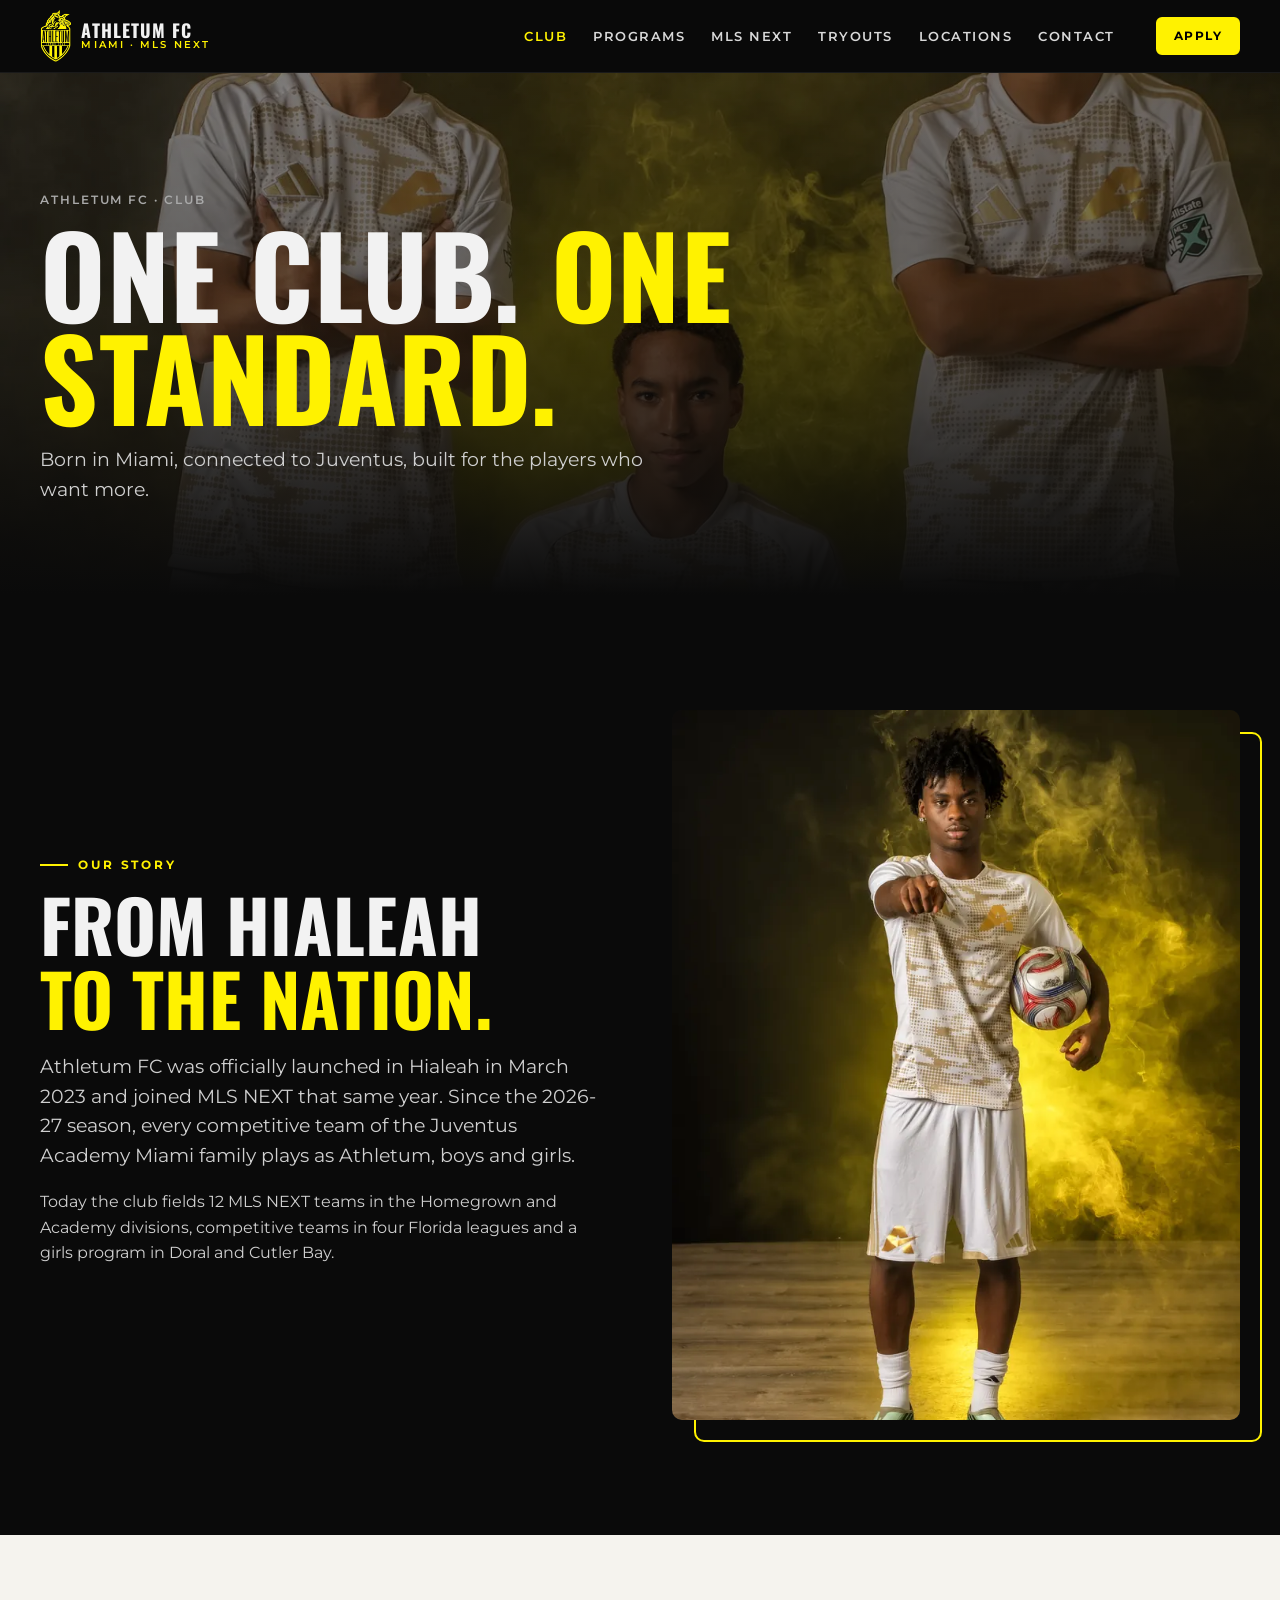
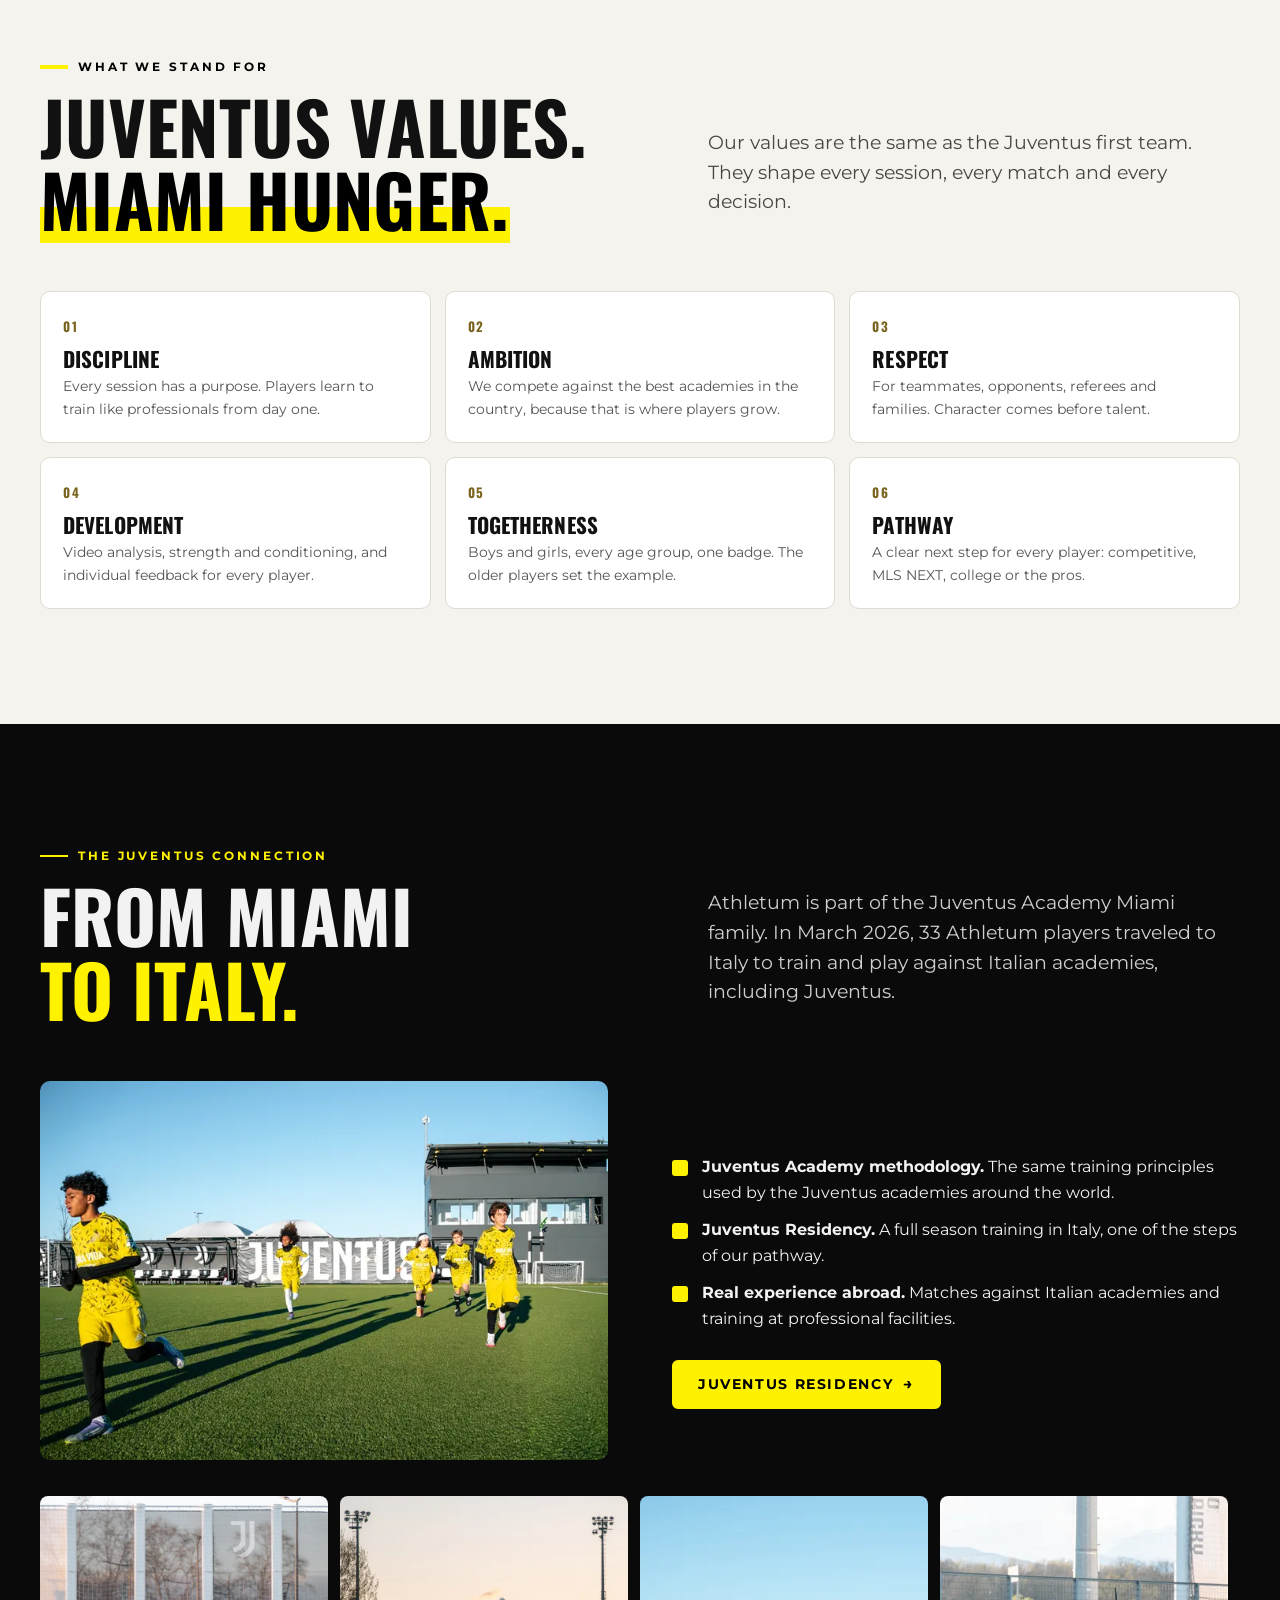
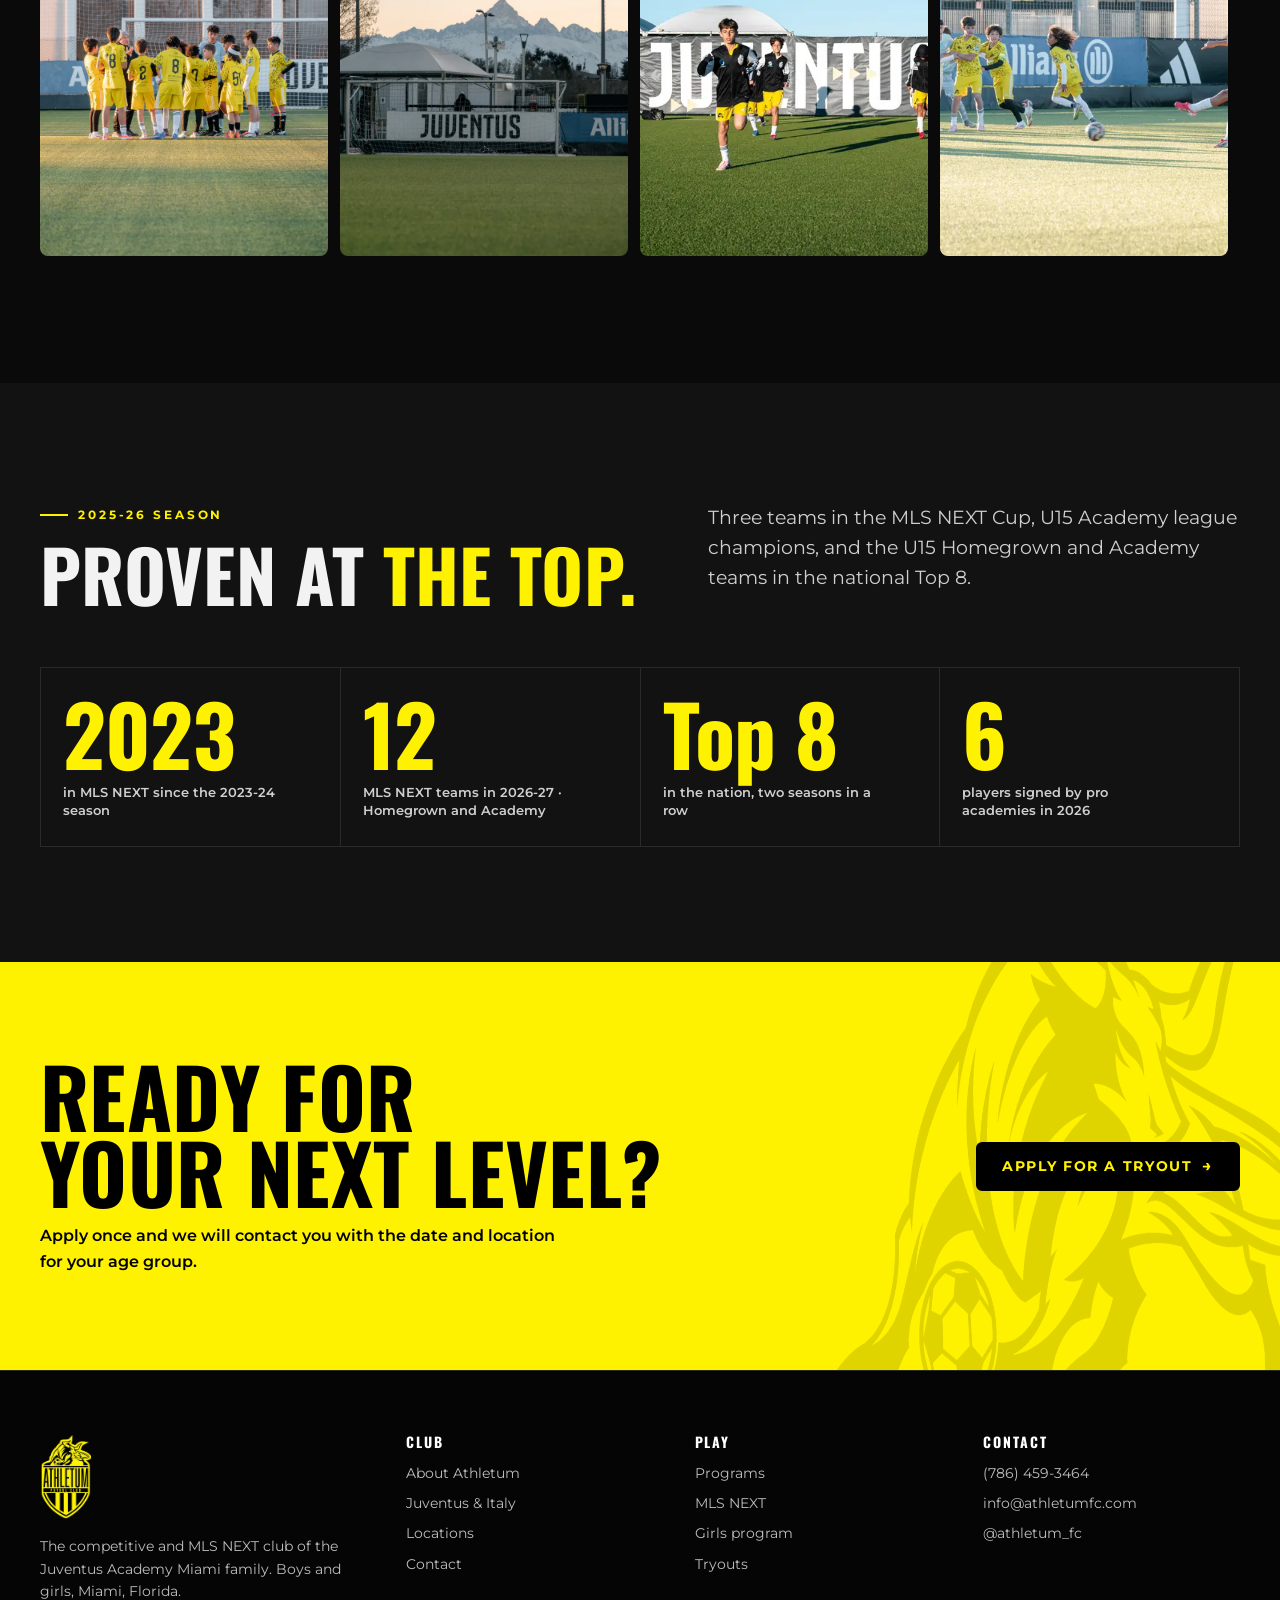
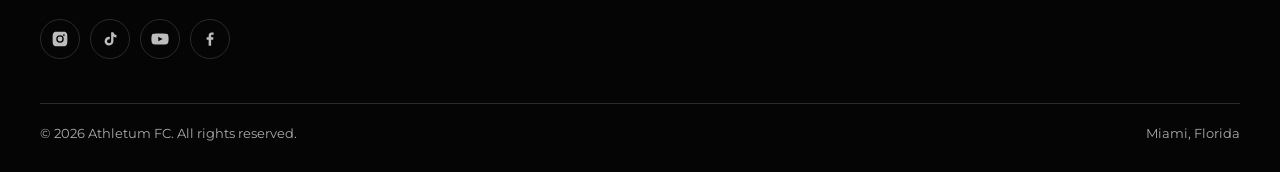
==== club/index.html @ 190cda13 "Propuesta: sitio completo de Athletum (Home, Club, Programs, MLS NEXT, Tryouts, Locations, Contact) " ====
<!doctype html>
<html lang="en">
<head>
<meta charset="utf-8">
<meta name="viewport" content="width=device-width, initial-scale=1">
<meta name="robots" content="noindex, nofollow">
<title>Club · Athletum FC</title>
<meta name="description" content="The story, values and Juventus connection of Athletum FC, Miami.">
<meta name="theme-color" content="#0a0a0a">
<link rel="icon" href="../assets/img/escudo.webp">
<link rel="preconnect" href="https://fonts.googleapis.com"><link rel="preconnect" href="https://fonts.gstatic.com" crossorigin>
<link href="https://fonts.googleapis.com/css2?family=Montserrat:wght@400;500;600;700&family=Oswald:wght@500;700&family=Six+Caps&display=swap" rel="stylesheet">
<link rel="stylesheet" href="../assets/site.css?v=1311">
<script>document.documentElement.classList.add('js')</script>
</head>
<body>
<a class="sr" href="#main">Skip to content</a>
<header class="hdr"><div class="w">
  <a class="logo" href="../" aria-label="Athletum FC home"><img src="../assets/img/escudo.webp" alt="" width="145" height="240"><span>Athletum FC<small>Miami · MLS NEXT</small></span></a>
  <nav class="nav" aria-label="Main"><a href="../club/" aria-current=page>Club</a><a href="../programs/">Programs</a><a href="../mls-next/">MLS NEXT</a><a href="../tryouts/">Tryouts</a><a href="../locations/">Locations</a><a href="../contact/">Contact</a></nav>
  <a class="btn sm" href="../tryouts/#apply">Apply</a>
  <button class="burger" type="button" aria-label="Open menu" aria-expanded="false" aria-controls="menu"><span></span></button>
</div></header>
<nav class="menu" id="menu" aria-label="Mobile"><a href="../">Home</a><a href="../club/" aria-current=page>Club</a><a href="../programs/">Programs</a><a href="../mls-next/">MLS NEXT</a><a href="../tryouts/">Tryouts</a><a href="../locations/">Locations</a><a href="../contact/">Contact</a><a class="btn" href="../tryouts/#apply">Apply for a tryout</a></nav>
<main id="main">

<section class="phero"><img src="../assets/img/md_2247-720.webp" srcset="../assets/img/md_2247-720.webp 720w, ../assets/img/md_2247-1400.webp 1400w" sizes="100vw" width="3606" height="5447" alt="Three Athletum players in the 2026-27 kit" style="object-position:50% 22%" fetchpriority="high">
  <div class="w"><p class="crumbs">Athletum FC · Club</p><h1>One club. <em>One standard.</em></h1><p class="lead">Born in Miami, connected to Juventus, built for the players who want more.</p></div></section>

<section class="sec"><div class="w">
  <div class="split2">
    <div class="rv"><p class="eyebrow">Our story</p><h2 class="h2">From Hialeah <em>to the nation.</em></h2>
      <p class="lead">Athletum FC was officially launched in Hialeah in March 2023 and joined MLS NEXT that same year. Since the 2026-27 season, every competitive team of the Juventus Academy Miami family plays as Athletum, boys and girls.</p>
      <p style="color:#cfcfcf">Today the club fields 12 MLS NEXT teams in the Homegrown and Academy divisions, competitive teams in four Florida leagues and a girls program in Doral and Cutler Bay.</p></div>
    <div class="offset rv"><div class="frame"><img src="../assets/img/md_1784-720.webp" srcset="../assets/img/md_1784-720.webp 720w, ../assets/img/md_1784-1400.webp 1400w" sizes="(min-width:900px) 560px, 100vw" width="3744" height="5616" alt="Athletum player pointing at the camera with a ball under his arm" style="object-position:50% 18%" loading="lazy" decoding="async"></div></div>
  </div>
</div></section>

<section class="sec paper"><div class="w">
  <div class="head split rv"><div><p class="eyebrow">What we stand for</p><h2 class="h2">Juventus values. <em>Miami hunger.</em></h2></div>
  <p class="lead">Our values are the same as the Juventus first team. They shape every session, every match and every decision.</p></div>
  <div class="grid3">
    <div class="box rv"><span class="n">01</span><h3>Discipline</h3><p>Every session has a purpose. Players learn to train like professionals from day one.</p></div>
    <div class="box rv"><span class="n">02</span><h3>Ambition</h3><p>We compete against the best academies in the country, because that is where players grow.</p></div>
    <div class="box rv"><span class="n">03</span><h3>Respect</h3><p>For teammates, opponents, referees and families. Character comes before talent.</p></div>
    <div class="box rv"><span class="n">04</span><h3>Development</h3><p>Video analysis, strength and conditioning, and individual feedback for every player.</p></div>
    <div class="box rv"><span class="n">05</span><h3>Togetherness</h3><p>Boys and girls, every age group, one badge. The older players set the example.</p></div>
    <div class="box rv"><span class="n">06</span><h3>Pathway</h3><p>A clear next step for every player: competitive, MLS NEXT, college or the pros.</p></div>
  </div>
</div></section>

<section class="sec" id="italy"><div class="w">
  <div class="head split rv"><div><p class="eyebrow">The Juventus connection</p><h2 class="h2">From Miami <em>to Italy.</em></h2></div>
  <p class="lead">Athletum is part of the Juventus Academy Miami family. In March 2026, 33 Athletum players traveled to Italy to train and play against Italian academies, including Juventus.</p></div>
  <div class="split2">
    <div class="frame land rv"><img src="../assets/img/it_kid-720.webp" srcset="../assets/img/it_kid-720.webp 720w, ../assets/img/it_kid-1400.webp 1400w" sizes="(min-width:900px) 600px, 100vw" width="2000" height="1333" alt="Athletum player running on the pitch in Italy in the yellow away kit" style="object-position:40% 50%" loading="lazy" decoding="async"></div>
    <div class="rv"><ul class="ticks">
      <li><b>Juventus Academy methodology.</b> The same training principles used by the Juventus academies around the world.</li>
      <li><b>Juventus Residency.</b> A full season training in Italy, one of the steps of our pathway.</li>
      <li><b>Real experience abroad.</b> Matches against Italian academies and training at professional facilities.</li>
    </ul><a class="btn" href="../programs/#residency">Juventus Residency <span class="arr">→</span></a></div>
  </div>
  <div class="scroller rv" tabindex="0" aria-label="Photos from Italy, scroll sideways" style="margin-top:36px">
    <figure><img src="../assets/img/it_huddle-720.webp" srcset="../assets/img/it_huddle-720.webp 720w, ../assets/img/it_huddle-1400.webp 1400w" sizes="(min-width:900px) 300px, 72vw" width="1333" height="2000" alt="Athletum team huddle in front of the goal in Italy" style="object-position:50% 50%" loading="lazy" decoding="async"></figure>
    <figure><img src="../assets/img/it_monviso-720.webp" srcset="../assets/img/it_monviso-720.webp 720w, ../assets/img/it_monviso-1400.webp 1400w" sizes="(min-width:900px) 300px, 72vw" width="1333" height="2000" alt="Mountains behind the pitch in Italy at sunset" style="object-position:50% 50%" loading="lazy" decoding="async"></figure>
    <figure><img src="../assets/img/it_run-720.webp" srcset="../assets/img/it_run-720.webp 720w, ../assets/img/it_run-1400.webp 1400w" sizes="(min-width:900px) 300px, 72vw" width="2000" height="1333" alt="Athletum players warming up in Italy" style="object-position:30% 50%" loading="lazy" decoding="async"></figure>
    <figure><img src="../assets/img/it_shot-720.webp" srcset="../assets/img/it_shot-720.webp 720w, ../assets/img/it_shot-1400.webp 1400w" sizes="(min-width:900px) 300px, 72vw" width="2000" height="1333" alt="Athletum player shooting during a match in Italy" style="object-position:62% 50%" loading="lazy" decoding="async"></figure>
  </div>
</div></section>

<section class="sec coal"><div class="w">
  <div class="head split rv"><div><p class="eyebrow">2025-26 season</p><h2 class="h2">Proven at <em>the top.</em></h2></div>
  <p class="lead">Three teams in the MLS NEXT Cup, U15 Academy league champions, and the U15 Homegrown and Academy teams in the national Top 8.</p></div>
  <div class="stats rv">
  <div class="stat"><b>2023</b><span>in MLS NEXT since the 2023-24 season</span></div>
  <div class="stat"><b>12</b><span>MLS NEXT teams in 2026-27 · Homegrown and Academy</span></div>
  <div class="stat"><b>Top 8</b><span>in the nation, two seasons in a row</span></div>
  <div class="stat"><b>6</b><span>players signed by pro academies in 2026</span></div>
</div>
</div></section>
<section class="cta"><img class="toro" src="../assets/img/toro.webp" alt="" width="1000" height="573" loading="lazy"><div class="w">
  <div><h2>Ready for<br>your next level?</h2><p>Apply once and we will contact you with the date and location for your age group.</p></div>
  <div class="ctas"><a class="btn dark" href="../tryouts/#apply">Apply for a tryout <span class="arr">→</span></a></div>
</div></section>
</main>
<footer class="ftr"><div class="w">
  <div class="g">
    <div><img src="../assets/img/escudo.webp" alt="Athletum FC crest" width="145" height="240" loading="lazy">
      <p>The competitive and MLS NEXT club of the Juventus Academy Miami family. Boys and girls, Miami, Florida.</p>
      <div class="soc"><a href="https://www.instagram.com/athletum_fc/" target="_blank" rel="noopener" aria-label="Instagram"><svg viewBox="0 0 24 24" aria-hidden="true"><path d="M12 2.2c3.2 0 3.6 0 4.8.1 1.2.1 1.8.2 2.2.4.6.2 1 .5 1.4.9.4.4.7.8.9 1.4.2.4.4 1.1.4 2.2.1 1.3.1 1.6.1 4.8s0 3.6-.1 4.8c-.1 1.2-.2 1.8-.4 2.2-.2.6-.5 1-.9 1.4-.4.4-.8.7-1.4.9-.4.2-1.1.4-2.2.4-1.3.1-1.6.1-4.8.1s-3.6 0-4.8-.1c-1.2-.1-1.8-.2-2.2-.4-.6-.2-1-.5-1.4-.9-.4-.4-.7-.8-.9-1.4-.2-.4-.4-1.1-.4-2.2C2.2 15.6 2.2 15.2 2.2 12s0-3.6.1-4.8c.1-1.2.2-1.8.4-2.2.2-.6.5-1 .9-1.4.4-.4.8-.7 1.4-.9.4-.2 1.1-.4 2.2-.4C8.4 2.2 8.8 2.2 12 2.2zm0 4.8a5 5 0 1 0 0 10 5 5 0 0 0 0-10zm0 8.2a3.2 3.2 0 1 1 0-6.4 3.2 3.2 0 0 1 0 6.4zm5.2-9.6a1.2 1.2 0 1 0 0 2.4 1.2 1.2 0 0 0 0-2.4z"/></svg></a><a href="https://www.tiktok.com/@athletumfc" target="_blank" rel="noopener" aria-label="TikTok"><svg viewBox="0 0 24 24" aria-hidden="true"><path d="M16.6 3c.4 2.1 1.8 3.6 4 3.8v3.1c-1.5 0-2.8-.4-4-1.2v6.1c0 3.4-2.6 5.9-5.9 5.9S4.8 18.3 4.8 15s2.7-5.9 6-5.9c.3 0 .6 0 .9.1v3.2c-.3-.1-.6-.1-.9-.1-1.5 0-2.7 1.2-2.7 2.7s1.2 2.7 2.7 2.7 2.7-1.2 2.7-2.7V3h3.1z"/></svg></a><a href="https://www.youtube.com/@athletumfc" target="_blank" rel="noopener" aria-label="YouTube"><svg viewBox="0 0 24 24" aria-hidden="true"><path d="M23 7.2a3 3 0 0 0-2.1-2.1C19 4.6 12 4.6 12 4.6s-7 0-8.9.5A3 3 0 0 0 1 7.2 31 31 0 0 0 .5 12 31 31 0 0 0 1 16.8a3 3 0 0 0 2.1 2.1c1.9.5 8.9.5 8.9.5s7 0 8.9-.5a3 3 0 0 0 2.1-2.1 31 31 0 0 0 .5-4.8 31 31 0 0 0-.5-4.8zM9.7 15.1V8.9L15.5 12l-5.8 3.1z"/></svg></a><a href="https://www.facebook.com/athletumfc" target="_blank" rel="noopener" aria-label="Facebook"><svg viewBox="0 0 24 24" aria-hidden="true"><path d="M13.5 21v-8h2.7l.4-3.2h-3.1v-2c0-.9.3-1.5 1.6-1.5h1.7V3.4c-.3 0-1.3-.1-2.5-.1-2.4 0-4.1 1.5-4.1 4.2v2.3H7.5V13h2.7v8h3.3z"/></svg></a></div></div>
    <div><h4>Club</h4><ul><li><a href="../club/">About Athletum</a></li><li><a href="../club/#italy">Juventus &amp; Italy</a></li><li><a href="../locations/">Locations</a></li><li><a href="../contact/">Contact</a></li></ul></div>
    <div><h4>Play</h4><ul><li><a href="../programs/">Programs</a></li><li><a href="../mls-next/">MLS NEXT</a></li><li><a href="../programs/#girls">Girls program</a></li><li><a href="../tryouts/">Tryouts</a></li></ul></div>
    <div><h4>Contact</h4><ul><li><a href="tel:+17864593464">(786) 459-3464</a></li><li><a href="mailto:info@athletumfc.com">info@athletumfc.com</a></li><li><a href="https://www.instagram.com/athletum_fc/" target="_blank" rel="noopener">@athletum_fc</a></li></ul></div>
  </div>
  <div class="bot"><span>© 2026 Athletum FC. All rights reserved.</span><span>Miami, Florida</span></div>
</div></footer>
<div class="fix"><a class="btn" href="../tryouts/#apply">Apply for a tryout</a></div>
<script src="../assets/site.js?v=1311" defer></script>
</body>
</html>
---- assets/site.css ----
/* Athletum FC · propuesta de sitio completo (13-11-2026) */
:root{
  --y:#FFF200;--y2:#FFE600;--gold:#C9A75F;--ink:#0a0a0a;--coal:#121212;--coal2:#1b1b1b;--line:#2a2a2a;
  --paper:#f5f3ee;--paper2:#ebe7de;--txt:#f2f2f2;--mut:#a9a9a9;--mut2:#5d5a54;
  --head:Oswald,Impact,"Arial Narrow",sans-serif;--body:Montserrat,system-ui,-apple-system,Segoe UI,sans-serif;--six:"Six Caps",Oswald,sans-serif;
  --w:1240px;--r:10px;
}
*{box-sizing:border-box}
html{scroll-behavior:smooth;-webkit-text-size-adjust:100%}
@media (prefers-reduced-motion:reduce){html{scroll-behavior:auto}*{animation:none!important;transition:none!important}}
body{margin:0;background:var(--ink);color:var(--txt);font:400 16px/1.6 var(--body);overflow-x:hidden}
img{max-width:100%;display:block}
a{color:inherit}
h1,h2,h3,h4{font-family:var(--head);font-weight:700;text-transform:uppercase;line-height:1.02;letter-spacing:.005em;margin:0;text-wrap:balance}
p{margin:0 0 1em}
.w{max-width:var(--w);margin:0 auto;padding:0 20px}
.sr{position:absolute;width:1px;height:1px;overflow:hidden;clip:rect(0 0 0 0)}
:focus-visible{outline:3px solid var(--y);outline-offset:3px}

/* ---------- header ---------- */
.hdr{position:sticky;top:0;z-index:50;background:rgba(10,10,10,.92);backdrop-filter:saturate(140%) blur(10px);-webkit-backdrop-filter:saturate(140%) blur(10px);border-bottom:1px solid rgba(255,255,255,.07)}
.hdr .w{display:flex;align-items:center;gap:22px;height:72px}
.logo{display:flex;align-items:center;gap:10px;text-decoration:none;flex:none}
.logo img{height:52px;width:auto}
.logo span{font:700 18px/1 var(--head);letter-spacing:.06em;text-transform:uppercase}
.logo span small{display:block;font:600 9.5px/1.3 var(--body);letter-spacing:.22em;color:var(--y)}
.nav{display:none;margin-left:auto;gap:4px}
.nav a{font:600 12.5px var(--body);letter-spacing:.12em;text-transform:uppercase;text-decoration:none;padding:9px 11px;border-radius:6px;color:#d8d8d8}
.nav a:hover{color:#fff;background:rgba(255,255,255,.06)}
.nav a[aria-current=page]{color:var(--y)}
.hdr .btn{margin-left:auto}
.burger{flex:none;width:46px;height:46px;border:1px solid var(--line);border-radius:8px;background:transparent;color:#fff;display:grid;place-items:center;cursor:pointer}
.burger span{display:block;width:20px;height:2px;background:currentColor;box-shadow:0 -6px currentColor,0 6px currentColor}
@media(min-width:1060px){.nav{display:flex}.hdr .btn{margin-left:8px}.burger{display:none}}
.menu{position:fixed;inset:72px 0 0 0;z-index:49;background:var(--ink);padding:24px 20px 40px;display:none;flex-direction:column;gap:4px;overflow:auto}
.menu.on{display:flex}
.menu a{font:700 30px/1.25 var(--head);text-transform:uppercase;text-decoration:none;padding:8px 0;border-bottom:1px solid var(--line)}
.menu a[aria-current=page]{color:var(--y)}
.menu .btn{margin-top:20px;text-align:center}

/* ---------- buttons ---------- */
.btn{display:inline-flex;align-items:center;justify-content:center;gap:10px;background:var(--y);color:#000;font:700 13.5px/1 var(--body);letter-spacing:.12em;text-transform:uppercase;text-decoration:none;padding:16px 24px;border-radius:6px;border:2px solid var(--y);cursor:pointer;transition:transform .15s,background .15s}
.btn:hover{transform:translateY(-2px)}
.btn.sm{padding:11px 16px;font-size:12px}
.btn.ghost{background:transparent;color:#fff;border-color:rgba(255,255,255,.35)}
.btn.ghost:hover{border-color:#fff}
.btn.dark{background:#000;color:var(--y);border-color:#000}
.btn .arr{font-size:16px;line-height:0}
.ctas{display:flex;flex-wrap:wrap;gap:12px}

/* ---------- type helpers ---------- */
.eyebrow{display:inline-flex;align-items:center;gap:10px;font:700 12px/1 var(--body);letter-spacing:.24em;text-transform:uppercase;color:var(--y);margin:0 0 16px}
.eyebrow::before{content:"";width:28px;height:2px;background:currentColor}
.h2{font-size:clamp(36px,6vw,72px)}
.h2 em,.h1 em{font-style:normal;color:var(--y)}
.lead{font-size:clamp(16px,1.6vw,18.5px);color:#cfcfcf;max-width:620px}
.sec{padding:clamp(64px,9vw,120px) 0}
.sec.paper{background:var(--paper);color:#111}
.sec.paper .lead{color:#4a4741}
.sec.paper .eyebrow{color:#000}
.sec.paper .eyebrow::before{background:var(--y);height:4px}
.sec.paper .h2 em{color:#000;background:linear-gradient(transparent 58%,var(--y) 58%,var(--y) 92%,transparent 92%)}
.sec.coal{background:var(--coal)}
.head{display:grid;gap:18px;margin-bottom:clamp(32px,5vw,56px)}
@media(min-width:900px){.head.split{grid-template-columns:1.1fr .9fr;align-items:end}}

/* ---------- home hero ---------- */
.hero{position:relative;overflow:hidden;background:radial-gradient(70% 80% at 78% 40%,rgba(255,230,0,.22),transparent 60%),var(--ink)}
.hero .big{position:absolute;left:-2vw;bottom:-6vw;font:400 clamp(180px,34vw,520px)/.8 var(--six);color:transparent;-webkit-text-stroke:1.5px rgba(255,242,0,.13);letter-spacing:.02em;pointer-events:none;user-select:none;white-space:nowrap}
.hero .w{position:relative;display:grid;gap:10px;align-items:center;min-height:min(88vh,860px);padding-top:30px}
@media(min-width:900px){.hero .w{grid-template-columns:1.05fr .95fr;gap:30px}}
.hero h1{font-size:clamp(46px,8.2vw,104px);line-height:.92}
.hero h1 em{font-style:normal;color:var(--y);display:block}
.hero .lead{margin:22px 0 30px}
.hero .ph{position:relative;align-self:end;justify-self:center;width:min(100%,520px)}
.hero .ph img{width:100%;height:auto;aspect-ratio:3606/5000;object-fit:cover;object-position:50% 0;-webkit-mask-image:linear-gradient(#000 78%,transparent);mask-image:linear-gradient(#000 78%,transparent)}
.badges{display:flex;align-items:center;gap:20px;margin-top:34px;flex-wrap:wrap}
.badges img{height:44px;width:auto}
.badges .sep{width:1px;height:36px;background:var(--line)}
.badges span{font:600 11.5px/1.4 var(--body);letter-spacing:.14em;text-transform:uppercase;color:var(--mut)}
@media(max-width:899px){.hero .w{min-height:auto;padding:36px 20px 0}.hero .ph{width:min(86%,420px);margin-top:10px}}

/* ---------- page hero (inner pages) ---------- */
.phero{position:relative;min-height:clamp(380px,58vh,600px);display:flex;align-items:flex-end;overflow:hidden;background:#000}
.phero>img{position:absolute;inset:0;width:100%;height:100%;object-fit:cover;opacity:.62}
.phero::after{content:"";position:absolute;inset:0;background:linear-gradient(180deg,rgba(10,10,10,.15) 0%,rgba(10,10,10,.35) 45%,var(--ink) 100%)}
.phero .w{position:relative;z-index:1;padding-bottom:clamp(40px,6vw,72px);width:100%}
.phero h1{font-size:clamp(48px,9vw,112px);line-height:.92}
.phero h1 em{font-style:normal;color:var(--y)}
.phero .lead{margin-top:18px}
.crumbs{font:600 12px var(--body);letter-spacing:.16em;text-transform:uppercase;color:var(--mut);margin-bottom:14px}

/* ---------- marquee ---------- */
.mq{background:var(--y);color:#000;overflow:hidden;white-space:nowrap;border-block:1px solid #000}
.mq div{display:inline-flex;gap:38px;padding:16px 0;animation:mq 38s linear infinite;font:700 clamp(18px,2.4vw,26px)/1 var(--head);text-transform:uppercase;letter-spacing:.04em}
.mq b{font-weight:700}.mq i{font-style:normal;opacity:.45}
@keyframes mq{to{transform:translateX(-50%)}}

/* ---------- stats ---------- */
.stats{display:grid;grid-template-columns:repeat(2,1fr);border-top:1px solid var(--line);border-left:1px solid var(--line)}
@media(min-width:900px){.stats{grid-template-columns:repeat(4,1fr)}}
.stat{padding:28px 22px 26px;border-right:1px solid var(--line);border-bottom:1px solid var(--line)}
.stat b{display:block;font:700 clamp(46px,6.5vw,84px)/.9 var(--head);color:var(--y);letter-spacing:-.01em}
.stat span{display:block;margin-top:12px;font:600 13px/1.45 var(--body);color:#cfcfcf;max-width:220px}
.paper .stats,.paper .stat{border-color:#d6d1c6}.paper .stat b{color:#000}.paper .stat span{color:#4a4741}

/* ---------- pathway ---------- */
.path{display:grid;gap:12px;counter-reset:p}
@media(min-width:900px){.path{grid-template-columns:repeat(5,1fr);gap:0;align-items:end}}
.step{position:relative;background:var(--coal2);border:1px solid var(--line);border-radius:var(--r);padding:20px 18px 22px}
@media(min-width:900px){.step{border-radius:0;border-left:none}.step:first-child{border-left:1px solid var(--line);border-radius:var(--r) 0 0 var(--r)}.step:last-child{border-radius:0 var(--r) var(--r) 0}
  .step:nth-child(1){min-height:220px}.step:nth-child(2){min-height:260px}.step:nth-child(3){min-height:300px}.step:nth-child(4){min-height:340px}.step:nth-child(5){min-height:380px;background:var(--y);color:#000;border-color:var(--y)}
  .step:nth-child(5) p{color:#222}}
.step::before{counter-increment:p;content:"0" counter(p);display:block;font:700 15px var(--head);color:var(--y);letter-spacing:.1em;margin-bottom:auto}
@media(min-width:900px){.step:nth-child(5)::before{color:#000}}
.step h3{font-size:clamp(20px,2vw,26px);margin:14px 0 8px}
.step p{font-size:13.5px;color:#bdbdbd;margin:0}
.step .lg{display:flex;flex-wrap:wrap;gap:6px;margin-top:12px}
.step .lg img{height:26px;width:auto;background:#fff;border-radius:4px;padding:2px 4px}

/* ---------- cards ---------- */
.cards{display:grid;gap:18px}
@media(min-width:700px){.cards{grid-template-columns:repeat(2,1fr)}}
@media(min-width:1060px){.cards.c4{grid-template-columns:repeat(4,1fr)}.cards.c3{grid-template-columns:repeat(3,1fr)}}
.card{position:relative;display:flex;flex-direction:column;background:var(--coal2);border:1px solid var(--line);border-radius:var(--r);overflow:hidden;text-decoration:none;transition:transform .2s,border-color .2s}
a.card:hover{transform:translateY(-4px);border-color:var(--y)}
.card .im{aspect-ratio:4/5;overflow:hidden;background:#111}
.card .im img{width:100%;height:100%;object-fit:cover;transition:transform .5s}
a.card:hover .im img{transform:scale(1.04)}
.card .tx{padding:18px 18px 22px;display:flex;flex-direction:column;gap:8px;flex:1}
.card .tag{font:700 11px var(--body);letter-spacing:.18em;text-transform:uppercase;color:var(--y)}
.card h3{font-size:24px}
.card p{font-size:14px;color:#bdbdbd;margin:0}
.card .more{margin-top:auto;padding-top:10px;font:700 12px var(--body);letter-spacing:.14em;text-transform:uppercase}
.card .more::after{content:" →"}
.paper .card{background:#fff;border-color:#e0dbd0;color:#111}.paper .card p{color:#555}.paper .card .tag{color:#7a6420}
.paper a.card:hover{border-color:#000}

/* ---------- split feature ---------- */
.split2{display:grid;gap:clamp(28px,5vw,64px);align-items:center}
@media(min-width:900px){.split2{grid-template-columns:1fr 1fr}.split2.rev>:first-child{order:2}}
.frame{position:relative;border-radius:var(--r);overflow:hidden;aspect-ratio:4/5;background:#111}
.frame img{width:100%;height:100%;object-fit:cover}
.frame.land{aspect-ratio:3/2}
.frame .cap{position:absolute;left:14px;bottom:14px;background:rgba(0,0,0,.72);color:#fff;font:600 11px var(--body);letter-spacing:.14em;text-transform:uppercase;padding:7px 10px;border-radius:4px}
.offset{position:relative}
@media(min-width:900px){.offset::before{content:"";position:absolute;inset:22px -22px -22px 22px;border:2px solid var(--y);border-radius:var(--r)}}
.ticks{list-style:none;padding:0;margin:22px 0 28px;display:grid;gap:12px}
.ticks li{position:relative;padding-left:30px}
.ticks li::before{content:"";position:absolute;left:0;top:6px;width:16px;height:16px;border-radius:3px;background:var(--y)}
.paper .ticks li::before{background:#000;box-shadow:inset 0 0 0 4px var(--y)}

/* ---------- player wall ---------- */
.wall{display:grid;grid-template-columns:repeat(2,1fr);gap:10px}
@media(min-width:900px){.wall{grid-template-columns:repeat(6,1fr);gap:12px}.wall figure:nth-child(1){grid-column:span 2;grid-row:span 2}}
.wall figure{margin:0;border-radius:8px;overflow:hidden;aspect-ratio:2/3;background:#111;position:relative}
.wall figure:nth-child(1){aspect-ratio:auto}
.wall img{width:100%;height:100%;object-fit:cover;transition:transform .6s}
.wall figure:hover img{transform:scale(1.05)}
@media(max-width:899px){.wall figure:nth-child(1){grid-column:span 2;aspect-ratio:4/5}}

/* ---------- full-bleed band ---------- */
.band{position:relative;min-height:clamp(460px,70vh,720px);display:flex;align-items:center;overflow:hidden}
.band>img{position:absolute;inset:0;width:100%;height:100%;object-fit:cover}
.band::before{content:"";position:absolute;inset:0;background:linear-gradient(90deg,rgba(0,0,0,.86) 0%,rgba(0,0,0,.6) 45%,rgba(0,0,0,.1) 100%);z-index:1}
.band .w{position:relative;z-index:2;width:100%}
.band .lead{color:#e3e3e3}
@media(max-width:899px){.band::before{background:linear-gradient(0deg,rgba(0,0,0,.92) 0%,rgba(0,0,0,.55) 60%,rgba(0,0,0,.25) 100%)}.band{align-items:flex-end;padding-bottom:40px}}

/* ---------- chips / proof ---------- */
.chips{display:flex;flex-wrap:wrap;gap:10px}
.chip{display:inline-flex;align-items:center;gap:10px;border:1px solid var(--line);background:var(--coal2);border-radius:999px;padding:11px 18px;font:600 14px var(--body)}
.chip b{font:700 15px var(--head);color:var(--y);letter-spacing:.04em}
.paper .chip{background:#fff;border-color:#ddd6c8}.paper .chip b{color:#000}

/* ---------- news ---------- */
.news .card .im{aspect-ratio:4/3}
.news time{font:600 11.5px var(--body);letter-spacing:.14em;text-transform:uppercase;color:var(--mut)}

/* ---------- CTA band ---------- */
.cta{background:var(--y);color:#000;position:relative;overflow:hidden}
.cta .w{position:relative;display:grid;gap:22px;padding-block:clamp(56px,8vw,96px)}
@media(min-width:900px){.cta .w{grid-template-columns:1.2fr .8fr;align-items:center}.cta .ctas{justify-content:flex-end}}
.cta h2{font-size:clamp(40px,6.4vw,84px);line-height:.92}
.cta p{font-weight:600;max-width:520px;margin:14px 0 0}
.cta .toro{position:absolute;right:-60px;bottom:-40px;width:520px;opacity:.12;filter:brightness(0);pointer-events:none}

/* ---------- lists / tables ---------- */
.ladder{display:grid;gap:8px}
.rung{display:grid;grid-template-columns:54px 1fr auto;gap:16px;align-items:center;background:var(--coal2);border:1px solid var(--line);border-radius:8px;padding:14px 18px}
.rung i{font:700 22px var(--head);color:var(--y);font-style:normal}
.rung b{font:700 19px var(--head);text-transform:uppercase;letter-spacing:.02em}
.rung span{display:block;font-size:13px;color:var(--mut)}
.rung em{font:600 11px var(--body);letter-spacing:.14em;text-transform:uppercase;font-style:normal;color:#000;background:var(--y);padding:6px 9px;border-radius:4px;white-space:nowrap}
.rung.top{background:var(--y);color:#000;border-color:var(--y)}.rung.top i{color:#000}.rung.top span{color:#333}.rung.top em{background:#000;color:var(--y)}
.leagues{display:flex;flex-wrap:wrap;gap:12px;align-items:center}
.leagues img{height:54px;width:auto;background:#fff;border-radius:8px;padding:6px 10px}
.grid3{display:grid;gap:14px}
@media(min-width:700px){.grid3{grid-template-columns:repeat(2,1fr)}}
@media(min-width:1060px){.grid3{grid-template-columns:repeat(3,1fr)}}
.box{background:var(--coal2);border:1px solid var(--line);border-radius:var(--r);padding:22px}
.box .n{font:700 13px var(--head);color:var(--y);letter-spacing:.12em}
.box h3{font-size:21px;margin:8px 0 6px}
.box p{font-size:14px;color:#bdbdbd;margin:0}
.paper .box{background:#fff;border-color:#e0dbd0}.paper .box p{color:#555}.paper .box .n{color:#7a6420}
.loc{display:flex;flex-direction:column;gap:6px}
.loc .city{font:700 26px/1 var(--head);text-transform:uppercase}
.loc a{margin-top:auto;padding-top:12px;font:700 12px var(--body);letter-spacing:.14em;text-transform:uppercase;text-decoration:none;color:var(--y)}
.paper .loc a{color:#000;text-decoration:underline;text-decoration-color:var(--y);text-decoration-thickness:3px;text-underline-offset:4px}
details.faq{border-bottom:1px solid var(--line);padding:18px 0}
details.faq summary{cursor:pointer;list-style:none;display:flex;justify-content:space-between;gap:20px;font:700 clamp(17px,2vw,21px)/1.25 var(--head);text-transform:uppercase}
details.faq summary::-webkit-details-marker{display:none}
details.faq summary::after{content:"+";color:var(--y);font-size:26px;line-height:1}
details.faq[open] summary::after{content:"–"}
details.faq p{margin:12px 0 0;color:#cfcfcf;max-width:760px}
.tablew{overflow-x:auto;border:1px solid var(--line);border-radius:var(--r)}
table{width:100%;border-collapse:collapse;font-size:14px;min-width:520px}
th,td{text-align:left;padding:13px 16px;border-bottom:1px solid var(--line)}
th{font:700 11.5px var(--body);letter-spacing:.14em;text-transform:uppercase;color:var(--y)}
tr:last-child td{border-bottom:none}

/* ---------- gallery scroller ---------- */
.scroller{display:grid;grid-auto-flow:column;grid-auto-columns:minmax(220px,24%);gap:12px;overflow-x:auto;scroll-snap-type:x mandatory;padding-bottom:12px;scrollbar-width:thin}
@media(max-width:899px){.scroller{grid-auto-columns:72%}}
.scroller figure{margin:0;scroll-snap-align:start;border-radius:8px;overflow:hidden;aspect-ratio:4/5;background:#111}
.scroller img{width:100%;height:100%;object-fit:cover}
.ig{display:inline-flex;align-items:center;gap:10px;margin-top:22px;background:linear-gradient(90deg,#833ab4,#e1306c,#f77737);color:#fff;border:0}

/* ---------- footer ---------- */
.ftr{background:#050505;border-top:1px solid var(--line);padding:64px 0 28px;font-size:14px;color:#bdbdbd}
.ftr .g{display:grid;gap:32px}
@media(min-width:900px){.ftr .g{grid-template-columns:1.3fr 1fr 1fr 1fr}}
.ftr img{height:84px;width:auto;margin-bottom:16px}
.ftr h4{font-size:14px;letter-spacing:.14em;color:#fff;margin-bottom:12px}
.ftr ul{list-style:none;margin:0;padding:0;display:grid;gap:8px}
.ftr a{text-decoration:none}.ftr a:hover{color:var(--y)}
.ftr .bot{display:flex;flex-wrap:wrap;justify-content:space-between;gap:12px;margin-top:44px;padding-top:20px;border-top:1px solid var(--line);font-size:12.5px;color:var(--mut)}
.soc{display:flex;gap:10px;margin-top:16px}
.soc a{width:40px;height:40px;border:1px solid var(--line);border-radius:50%;display:grid;place-items:center}
.soc svg{width:18px;height:18px;fill:currentColor}

/* ---------- sticky mobile CTA ---------- */
.fix{position:sticky;bottom:0;z-index:40;background:rgba(10,10,10,.96);border-top:1px solid var(--line);padding:10px 16px;display:flex}
.fix .btn{flex:1}
@media(min-width:900px){.fix{display:none}}

/* ---------- reveal ---------- */
.js .rv{opacity:0;transform:translateY(22px);transition:opacity .7s ease,transform .7s ease}
.js .rv.in{opacity:1;transform:none}
@media (prefers-reduced-motion:reduce){.js .rv{opacity:1;transform:none}}

/* ---------- ajustes 13-11 ---------- */
.ig svg{width:20px;height:20px;fill:currentColor;flex:none}
.h2+.lead,.h2+p{margin-top:18px}
.band .h2{margin-bottom:18px}
.hero .ph img{-webkit-mask-image:radial-gradient(120% 95% at 50% 30%,#000 62%,transparent 100%);mask-image:radial-gradient(120% 95% at 50% 30%,#000 62%,transparent 100%)}
.gfx{background:var(--y);color:#000;display:grid;place-items:center;position:relative;overflow:hidden;text-align:center}
.gfx b{position:relative;z-index:1;font:400 clamp(120px,16vw,220px)/.8 var(--six);letter-spacing:.03em}
.gfx span{position:relative;z-index:1;display:block;font:700 13px var(--body);letter-spacing:.24em;text-transform:uppercase;margin-top:10px}
.gfx img{position:absolute;right:-28%;bottom:-6%;width:120%;max-width:none;height:auto!important;opacity:.13;filter:brightness(0)}
.gfx small{position:absolute;left:16px;top:14px;z-index:1;font:700 11px var(--body);letter-spacing:.2em;text-transform:uppercase}
@media(max-width:699px){.cards .card .im{aspect-ratio:5/4}.news .card .im{aspect-ratio:4/3}}
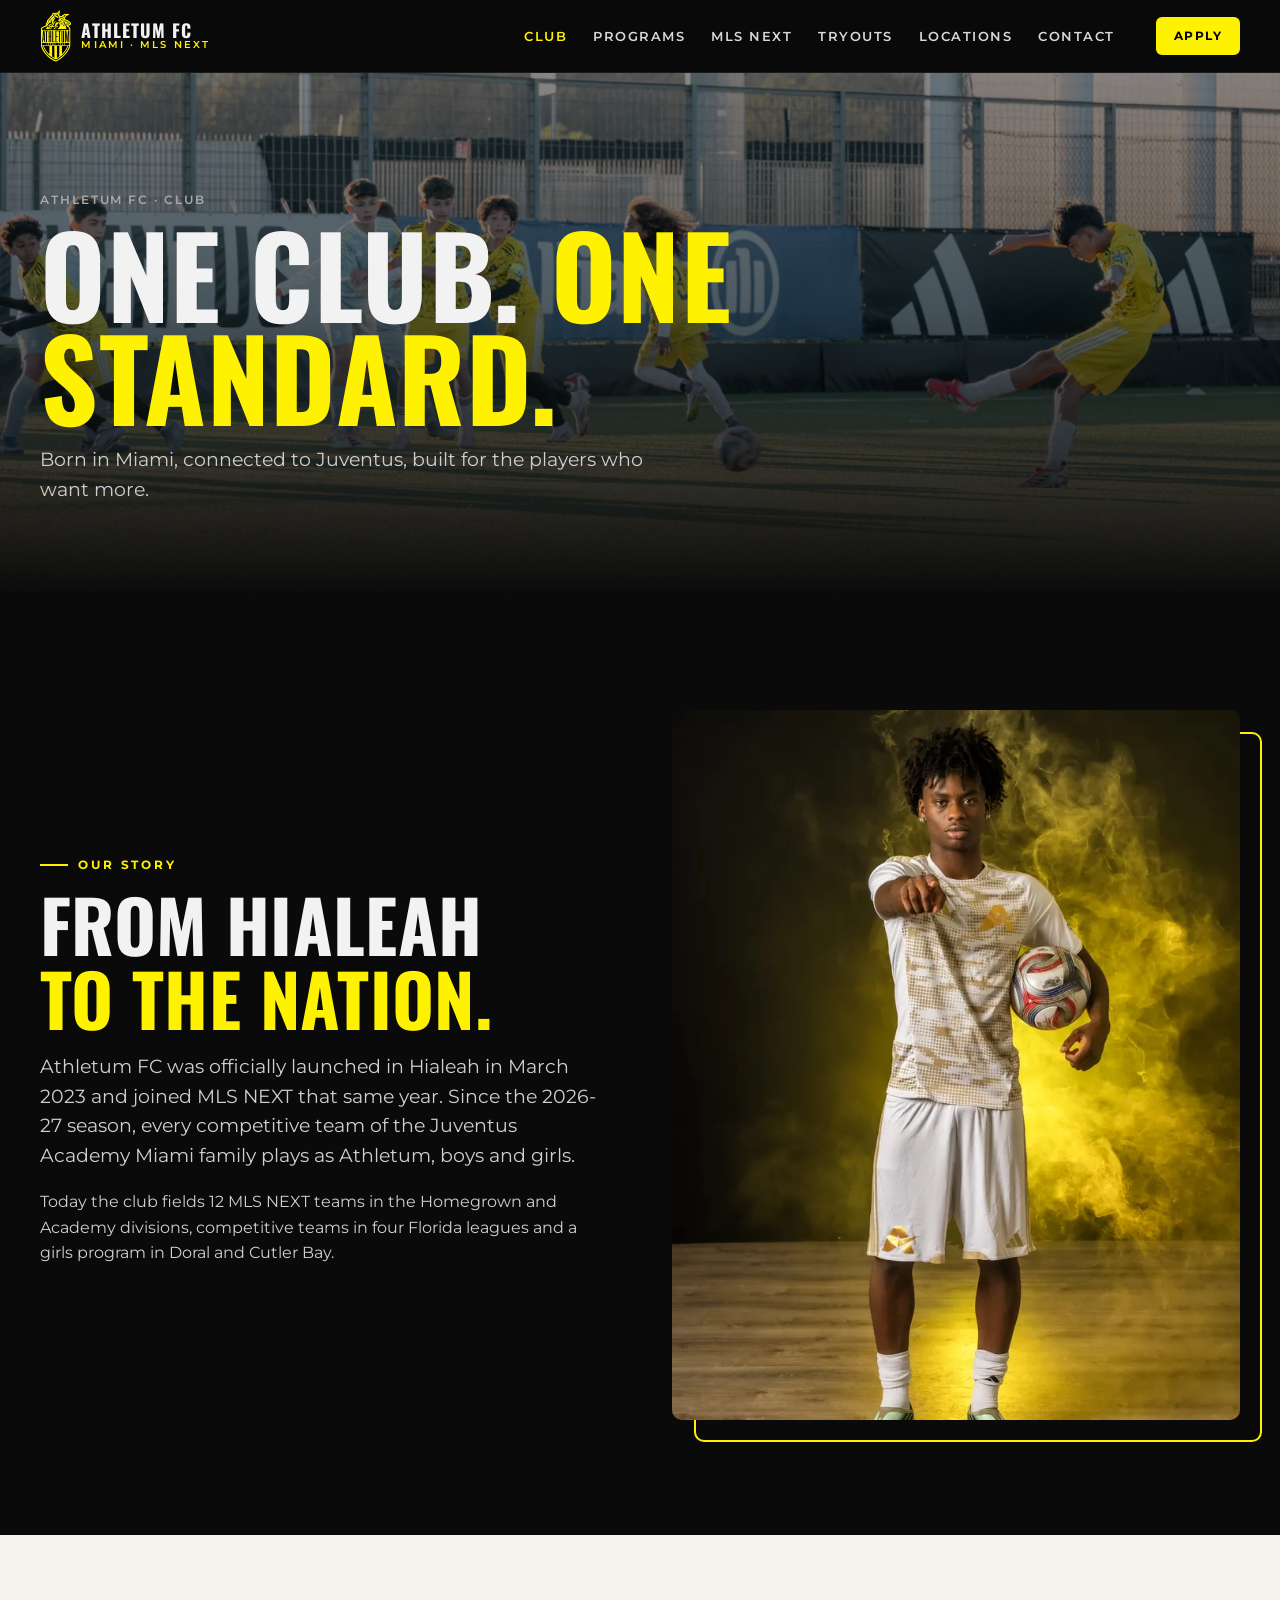
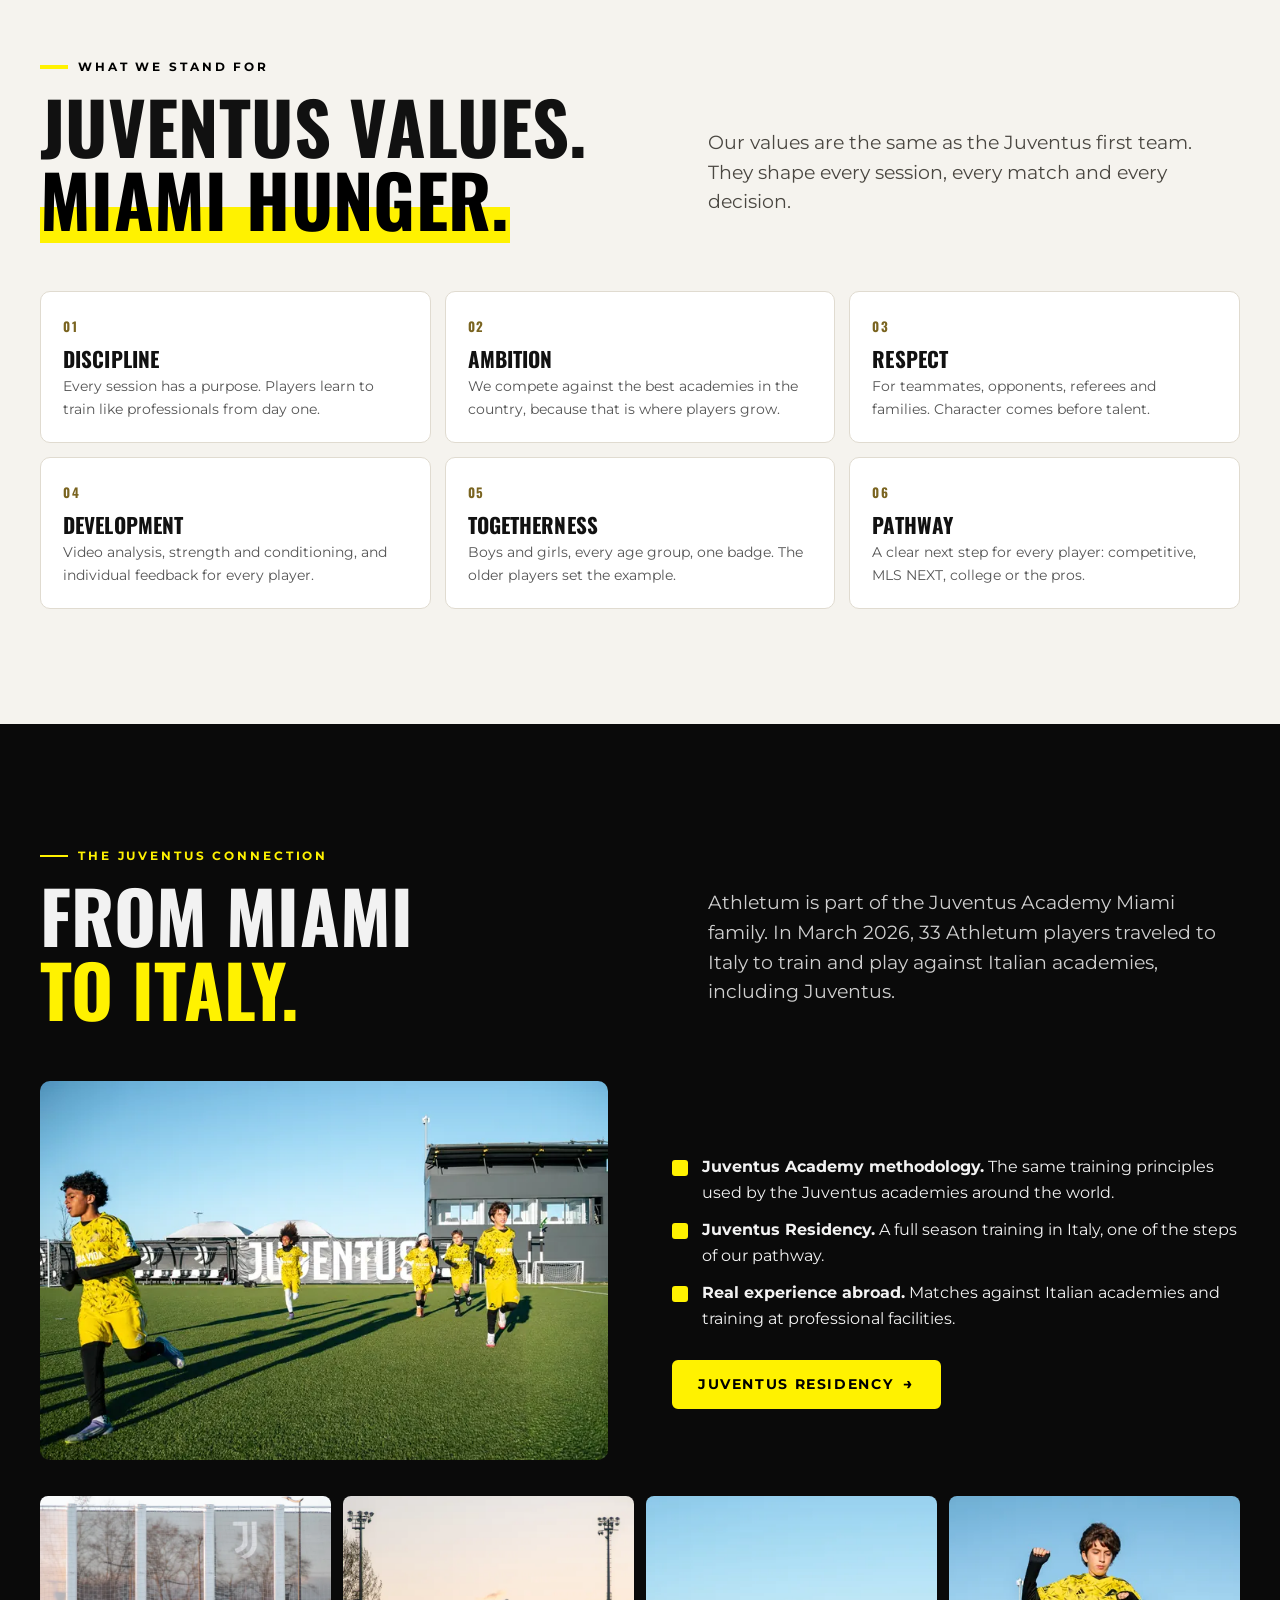
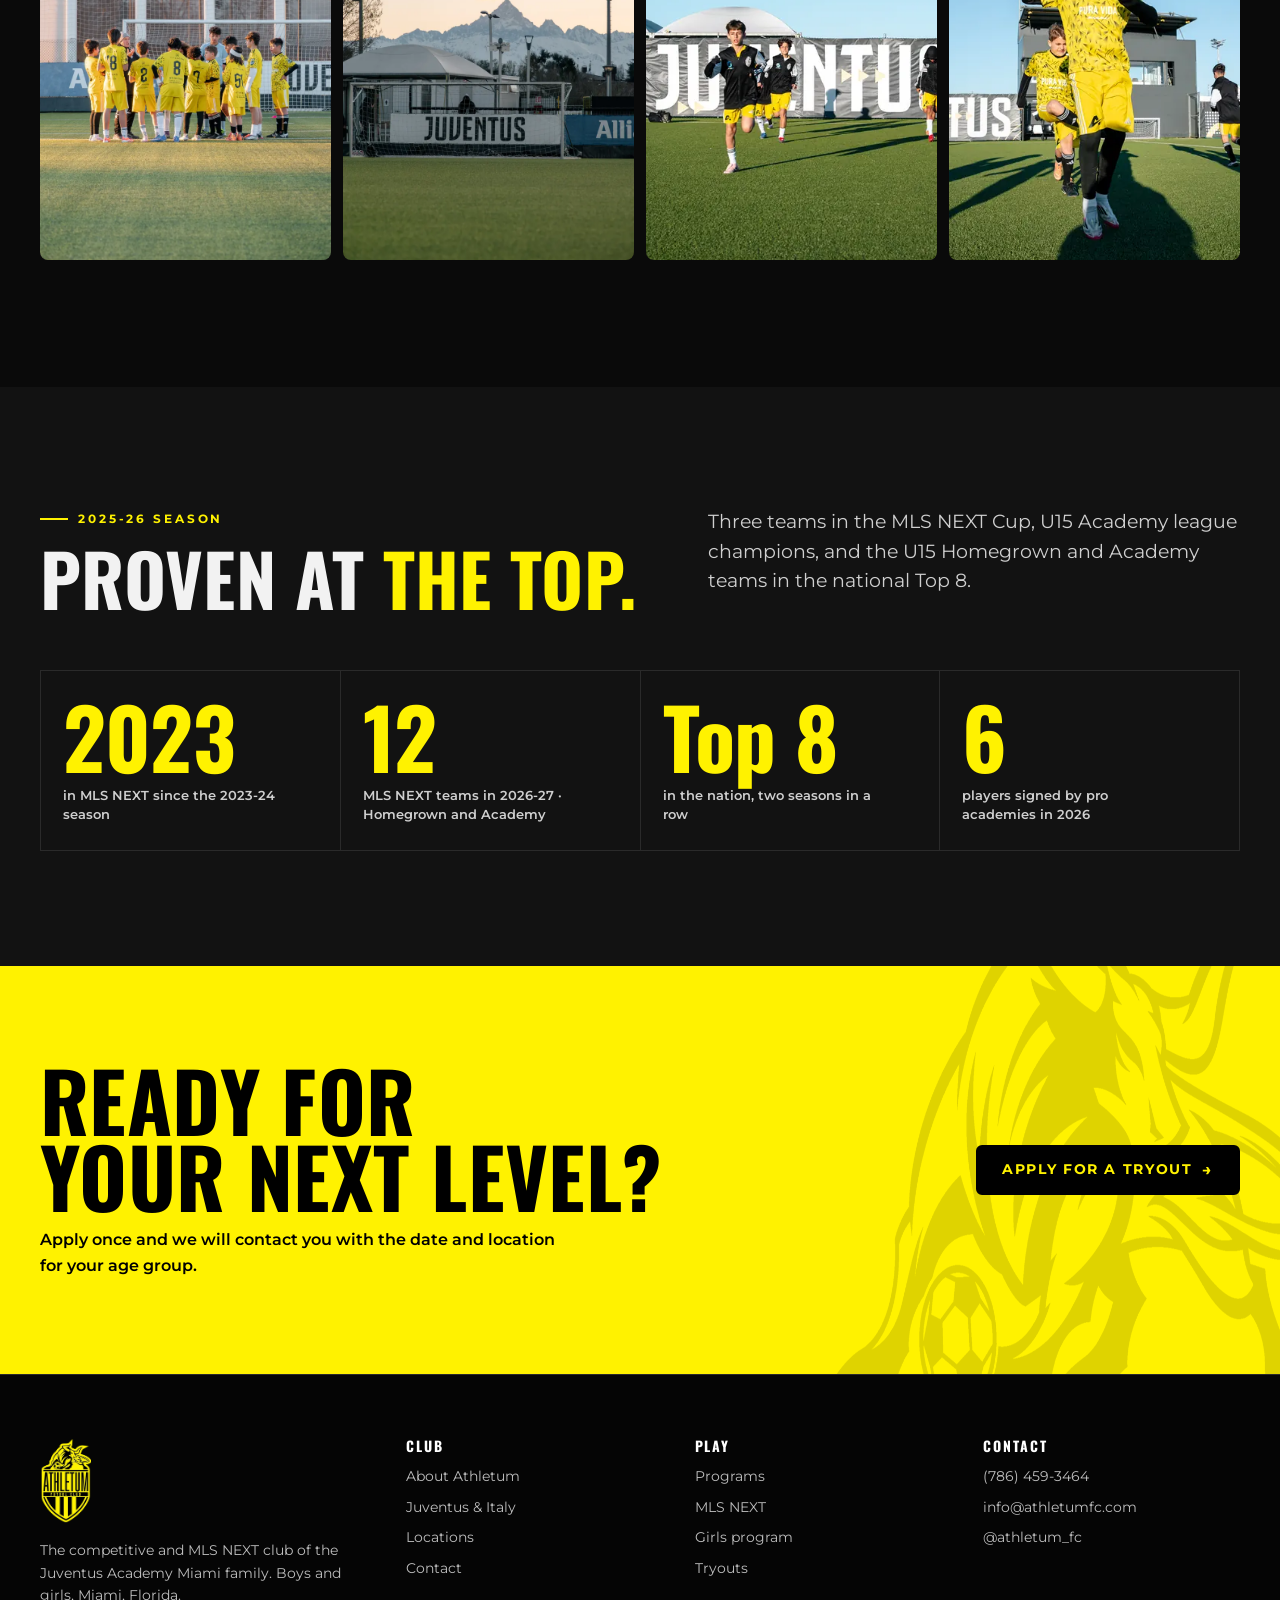
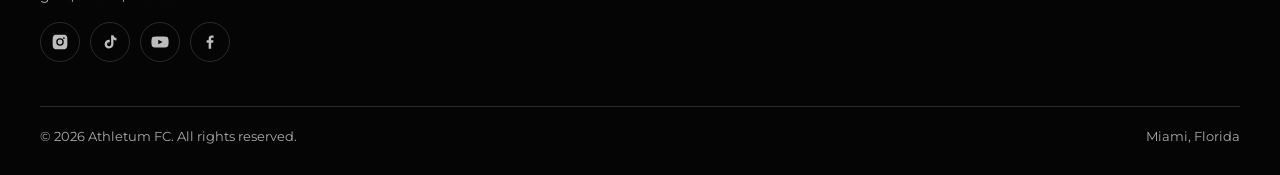
==== commit 6abf906c: "Propuesta: aire a los logos de la portada, fotos reales de niñas y Pre-Academy, revisión visual comp" ====
--- a/club/index.html
+++ b/club/index.html
@@ -10,7 +10,7 @@
 <link rel="icon" href="../assets/img/escudo.webp">
 <link rel="preconnect" href="https://fonts.googleapis.com"><link rel="preconnect" href="https://fonts.gstatic.com" crossorigin>
 <link href="https://fonts.googleapis.com/css2?family=Montserrat:wght@400;500;600;700&family=Oswald:wght@500;700&family=Six+Caps&display=swap" rel="stylesheet">
-<link rel="stylesheet" href="../assets/site.css?v=1311">
+<link rel="stylesheet" href="../assets/site.css?v=1311d">
 <script>document.documentElement.classList.add('js')</script>
 </head>
 <body>
@@ -24,7 +24,7 @@
 <nav class="menu" id="menu" aria-label="Mobile"><a href="../">Home</a><a href="../club/" aria-current=page>Club</a><a href="../programs/">Programs</a><a href="../mls-next/">MLS NEXT</a><a href="../tryouts/">Tryouts</a><a href="../locations/">Locations</a><a href="../contact/">Contact</a><a class="btn" href="../tryouts/#apply">Apply for a tryout</a></nav>
 <main id="main">
 
-<section class="phero"><img src="../assets/img/md_2247-720.webp" srcset="../assets/img/md_2247-720.webp 720w, ../assets/img/md_2247-1400.webp 1400w" sizes="100vw" width="3606" height="5447" alt="Three Athletum players in the 2026-27 kit" style="object-position:50% 22%" fetchpriority="high">
+<section class="phero"><img src="../assets/img/it_shot-720.webp" srcset="../assets/img/it_shot-720.webp 720w, ../assets/img/it_shot-1400.webp 1400w" sizes="100vw" width="2000" height="1333" alt="Athletum players during a match in Italy" style="object-position:60% 55%" fetchpriority="high">
   <div class="w"><p class="crumbs">Athletum FC · Club</p><h1>One club. <em>One standard.</em></h1><p class="lead">Born in Miami, connected to Juventus, built for the players who want more.</p></div></section>
 
 <section class="sec"><div class="w">
@@ -60,11 +60,11 @@
       <li><b>Real experience abroad.</b> Matches against Italian academies and training at professional facilities.</li>
     </ul><a class="btn" href="../programs/#residency">Juventus Residency <span class="arr">→</span></a></div>
   </div>
-  <div class="scroller rv" tabindex="0" aria-label="Photos from Italy, scroll sideways" style="margin-top:36px">
+  <div class="scroller fill rv" tabindex="0" aria-label="Photos from Italy, scroll sideways" style="margin-top:36px">
     <figure><img src="../assets/img/it_huddle-720.webp" srcset="../assets/img/it_huddle-720.webp 720w, ../assets/img/it_huddle-1400.webp 1400w" sizes="(min-width:900px) 300px, 72vw" width="1333" height="2000" alt="Athletum team huddle in front of the goal in Italy" style="object-position:50% 50%" loading="lazy" decoding="async"></figure>
     <figure><img src="../assets/img/it_monviso-720.webp" srcset="../assets/img/it_monviso-720.webp 720w, ../assets/img/it_monviso-1400.webp 1400w" sizes="(min-width:900px) 300px, 72vw" width="1333" height="2000" alt="Mountains behind the pitch in Italy at sunset" style="object-position:50% 50%" loading="lazy" decoding="async"></figure>
     <figure><img src="../assets/img/it_run-720.webp" srcset="../assets/img/it_run-720.webp 720w, ../assets/img/it_run-1400.webp 1400w" sizes="(min-width:900px) 300px, 72vw" width="2000" height="1333" alt="Athletum players warming up in Italy" style="object-position:30% 50%" loading="lazy" decoding="async"></figure>
-    <figure><img src="../assets/img/it_shot-720.webp" srcset="../assets/img/it_shot-720.webp 720w, ../assets/img/it_shot-1400.webp 1400w" sizes="(min-width:900px) 300px, 72vw" width="2000" height="1333" alt="Athletum player shooting during a match in Italy" style="object-position:62% 50%" loading="lazy" decoding="async"></figure>
+    <figure><img src="../assets/img/it_kick-720.webp" srcset="../assets/img/it_kick-720.webp 720w, ../assets/img/it_kick-1400.webp 1400w" sizes="(min-width:900px) 300px, 72vw" width="2000" height="1333" alt="Athletum player celebrating with a raised fist during warm-up in Italy" style="object-position:50% 50%" loading="lazy" decoding="async"></figure>
   </div>
 </div></section>
 
@@ -95,6 +95,6 @@
   <div class="bot"><span>© 2026 Athletum FC. All rights reserved.</span><span>Miami, Florida</span></div>
 </div></footer>
 <div class="fix"><a class="btn" href="../tryouts/#apply">Apply for a tryout</a></div>
-<script src="../assets/site.js?v=1311" defer></script>
+<script src="../assets/site.js?v=1311d" defer></script>
 </body>
 </html>
--- a/assets/site.css
+++ b/assets/site.css
@@ -260,3 +260,14 @@
 .gfx img{position:absolute;right:-28%;bottom:-6%;width:120%;max-width:none;height:auto!important;opacity:.13;filter:brightness(0)}
 .gfx small{position:absolute;left:16px;top:14px;z-index:1;font:700 11px var(--body);letter-spacing:.2em;text-transform:uppercase}
 @media(max-width:699px){.cards .card .im{aspect-ratio:5/4}.news .card .im{aspect-ratio:4/3}}
+.hero .ph img{-webkit-mask-image:radial-gradient(ellipse 72% 70% at 50% 42%,#000 58%,transparent 100%);mask-image:radial-gradient(ellipse 72% 70% at 50% 42%,#000 58%,transparent 100%)}
+.hero .ph img[src*="hero.webp"]{-webkit-mask-image:none;mask-image:none}
+/* ---------- revisión 13-11 (tarde) ---------- */
+.hero .w>div:first-child{padding-bottom:72px}
+.badges{margin-top:40px}
+@media(max-width:899px){.hero .w>div:first-child{padding-bottom:8px}.hero .ph{margin-top:40px}}
+@media(min-width:900px){.wall{grid-auto-rows:calc((min(100vw,1240px) - 100px)/6*1.5)}.wall figure,.wall figure:nth-child(1){aspect-ratio:auto;height:100%}}
+.gfx{padding:44px 16px 20px}
+.band::before{background:linear-gradient(90deg,rgba(0,0,0,.9) 0%,rgba(0,0,0,.72) 42%,rgba(0,0,0,.15) 100%)}
+@media(min-width:900px){.scroller.fill{grid-auto-columns:calc((100% - 36px)/4)}}
+.faqw{max-width:900px}
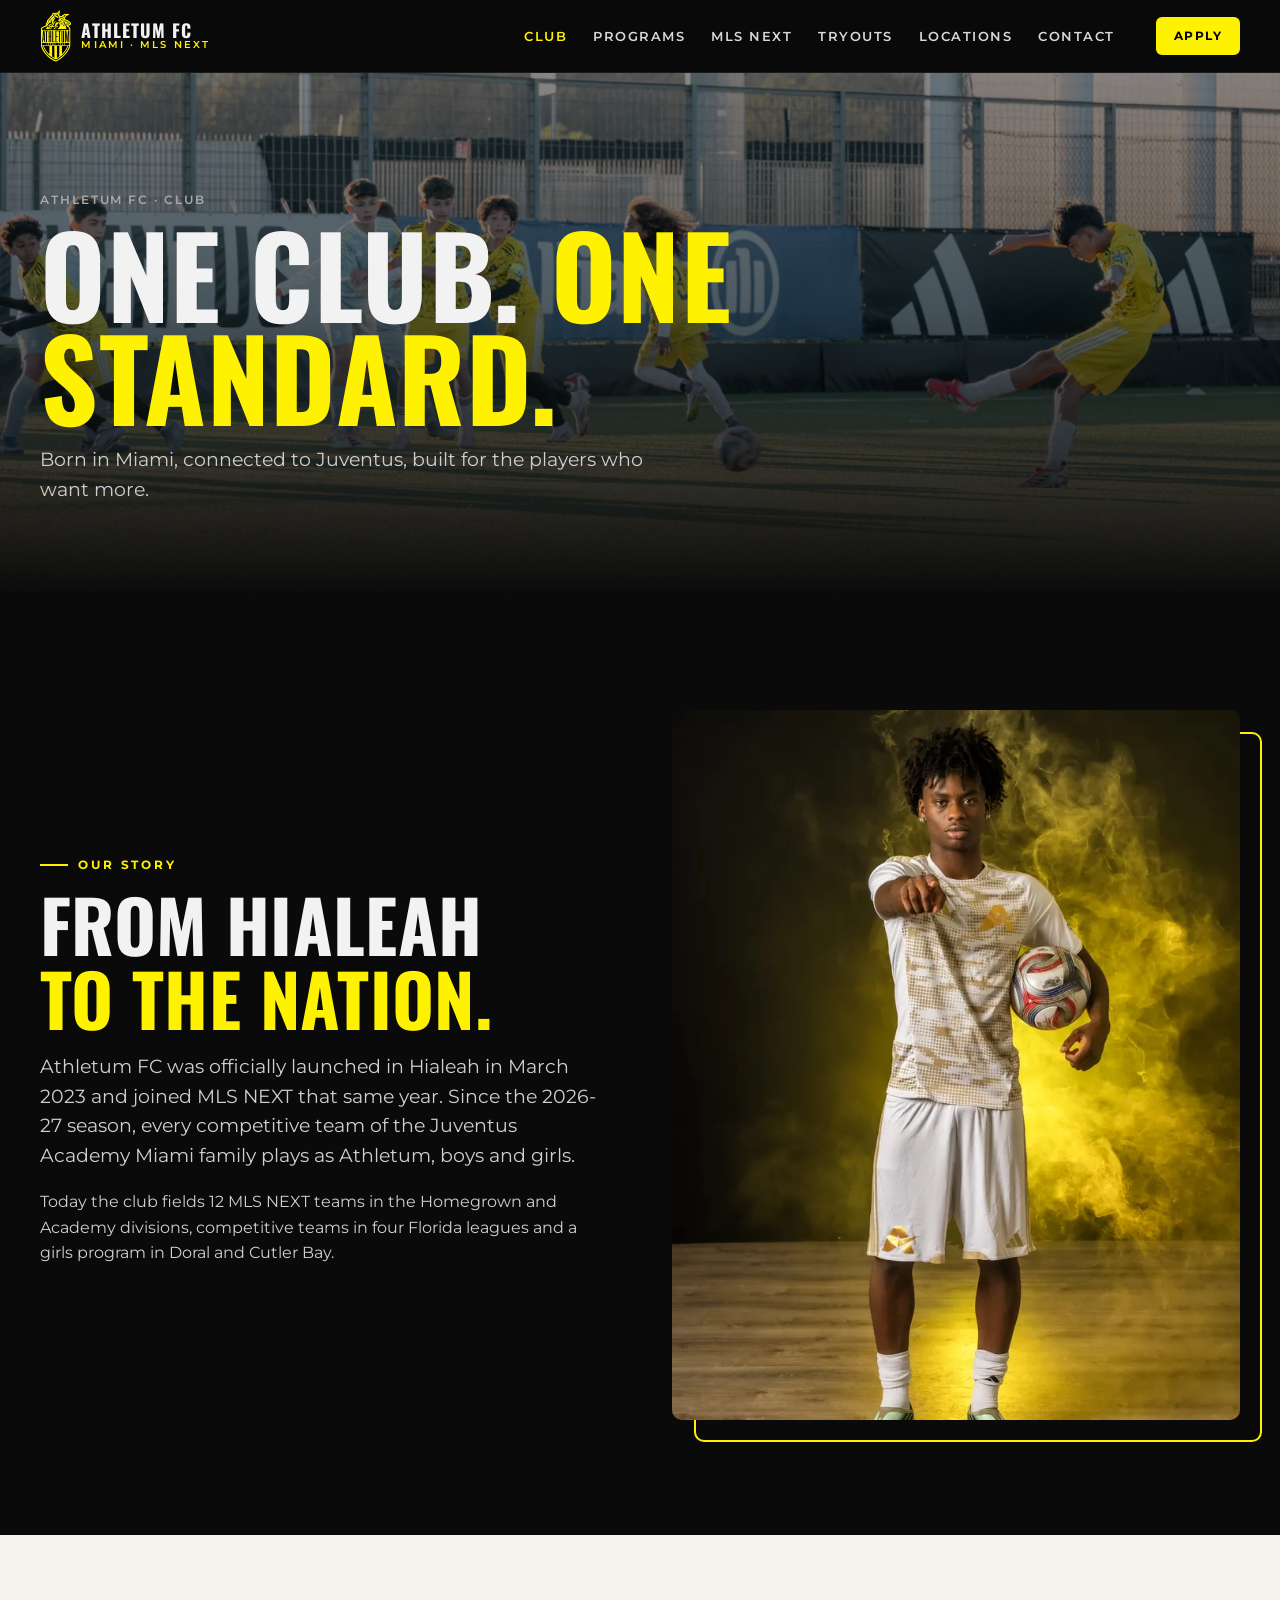
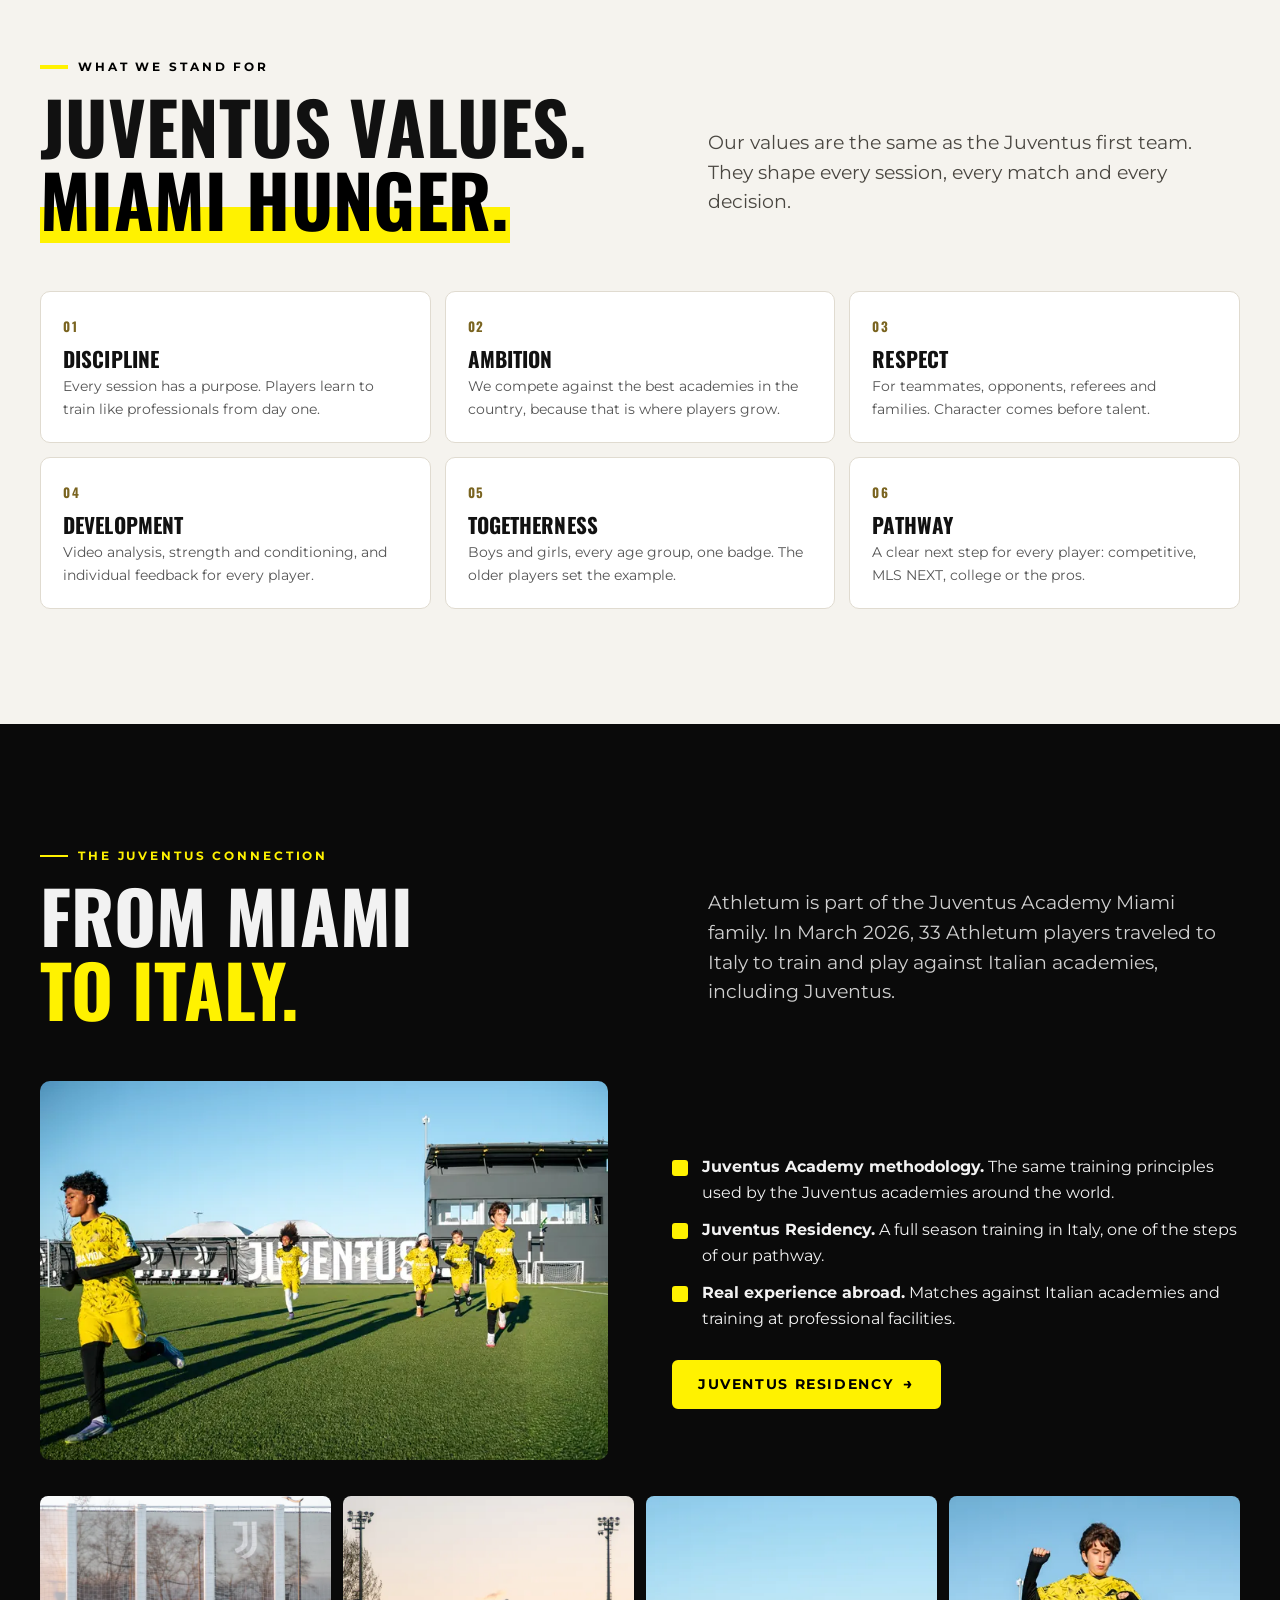
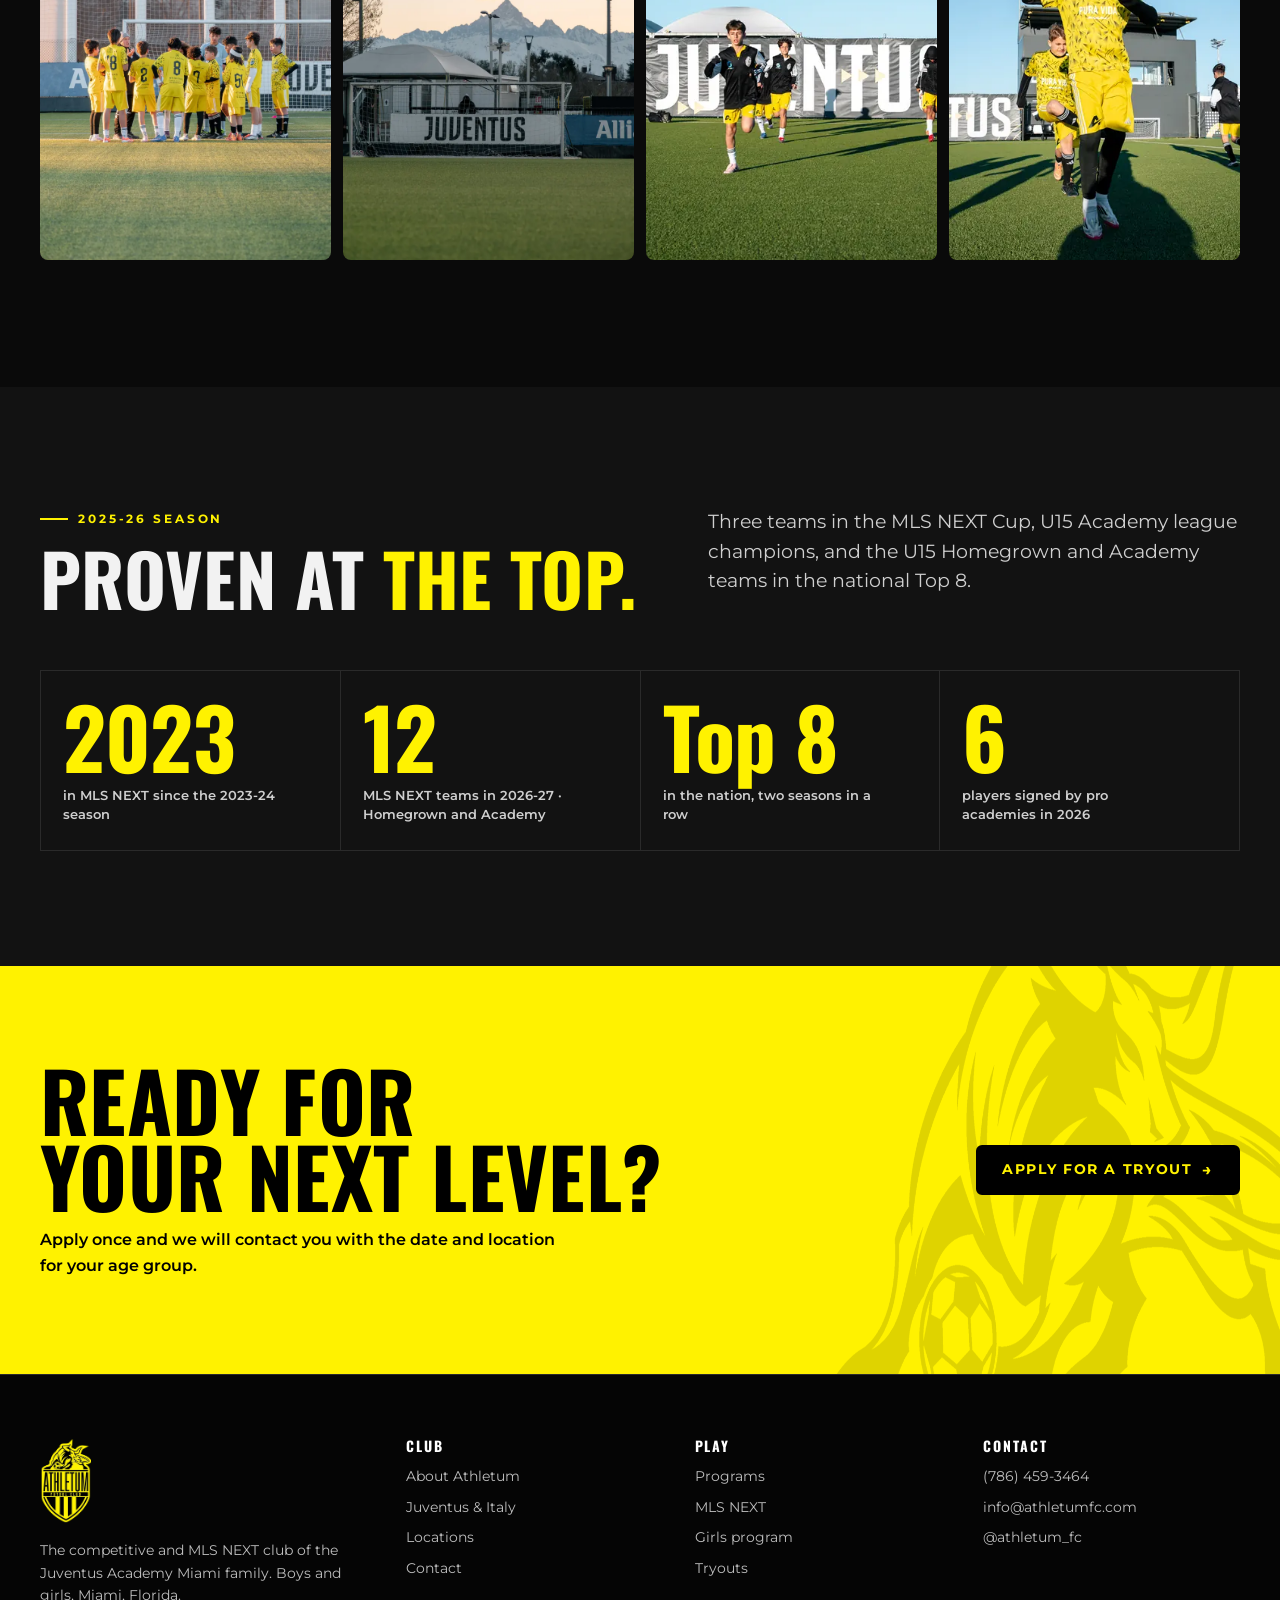
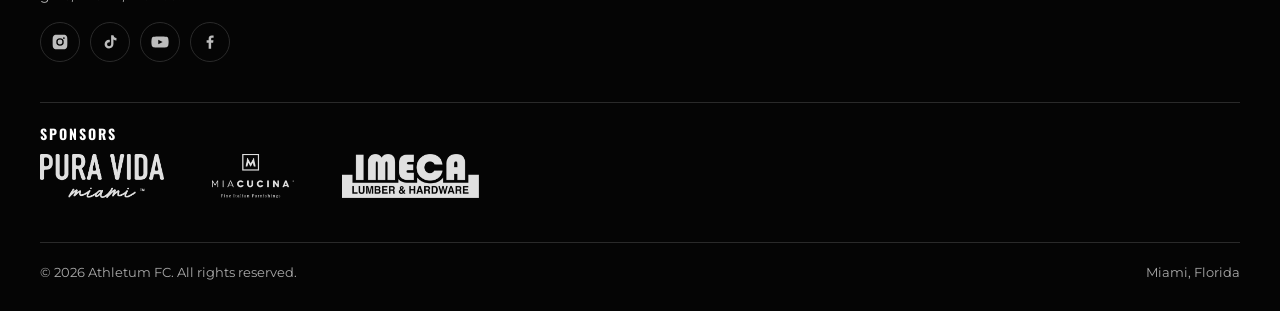
==== commit acda87da: "Pie: sponsors Pura Vida, Mia Cucina e IMECA (sin St. Regis ni Spinex) Co-Authored-By: Claude Opus 5." ====
--- a/club/index.html
+++ b/club/index.html
@@ -92,6 +92,7 @@
     <div><h4>Play</h4><ul><li><a href="../programs/">Programs</a></li><li><a href="../mls-next/">MLS NEXT</a></li><li><a href="../programs/#girls">Girls program</a></li><li><a href="../tryouts/">Tryouts</a></li></ul></div>
     <div><h4>Contact</h4><ul><li><a href="tel:+17864593464">(786) 459-3464</a></li><li><a href="mailto:info@athletumfc.com">info@athletumfc.com</a></li><li><a href="https://www.instagram.com/athletum_fc/" target="_blank" rel="noopener">@athletum_fc</a></li></ul></div>
   </div>
+  <div class="spn"><h4>Sponsors</h4><div class="spn-l"><img src="../assets/img/sponsor_puravida.webp" alt="Pura Vida Miami" loading="lazy"><img src="../assets/img/sponsor_miacucina.webp" alt="Mia Cucina" loading="lazy"><img src="../assets/img/sponsor_imeca.webp" alt="IMECA" loading="lazy"></div></div>
   <div class="bot"><span>© 2026 Athletum FC. All rights reserved.</span><span>Miami, Florida</span></div>
 </div></footer>
 <div class="fix"><a class="btn" href="../tryouts/#apply">Apply for a tryout</a></div>
--- a/assets/site.css
+++ b/assets/site.css
@@ -271,3 +271,8 @@
 .band::before{background:linear-gradient(90deg,rgba(0,0,0,.9) 0%,rgba(0,0,0,.72) 42%,rgba(0,0,0,.15) 100%)}
 @media(min-width:900px){.scroller.fill{grid-auto-columns:calc((100% - 36px)/4)}}
 .faqw{max-width:900px}
+
+.ftr .spn{margin-top:40px;padding-top:24px;border-top:1px solid var(--line)}
+.ftr .spn-l{display:flex;flex-wrap:wrap;align-items:center;gap:28px 48px}
+.ftr .spn-l img{height:44px;width:auto;margin:0;opacity:.88}
+@media(max-width:600px){.ftr .spn-l{gap:22px 32px}.ftr .spn-l img{height:34px}}
